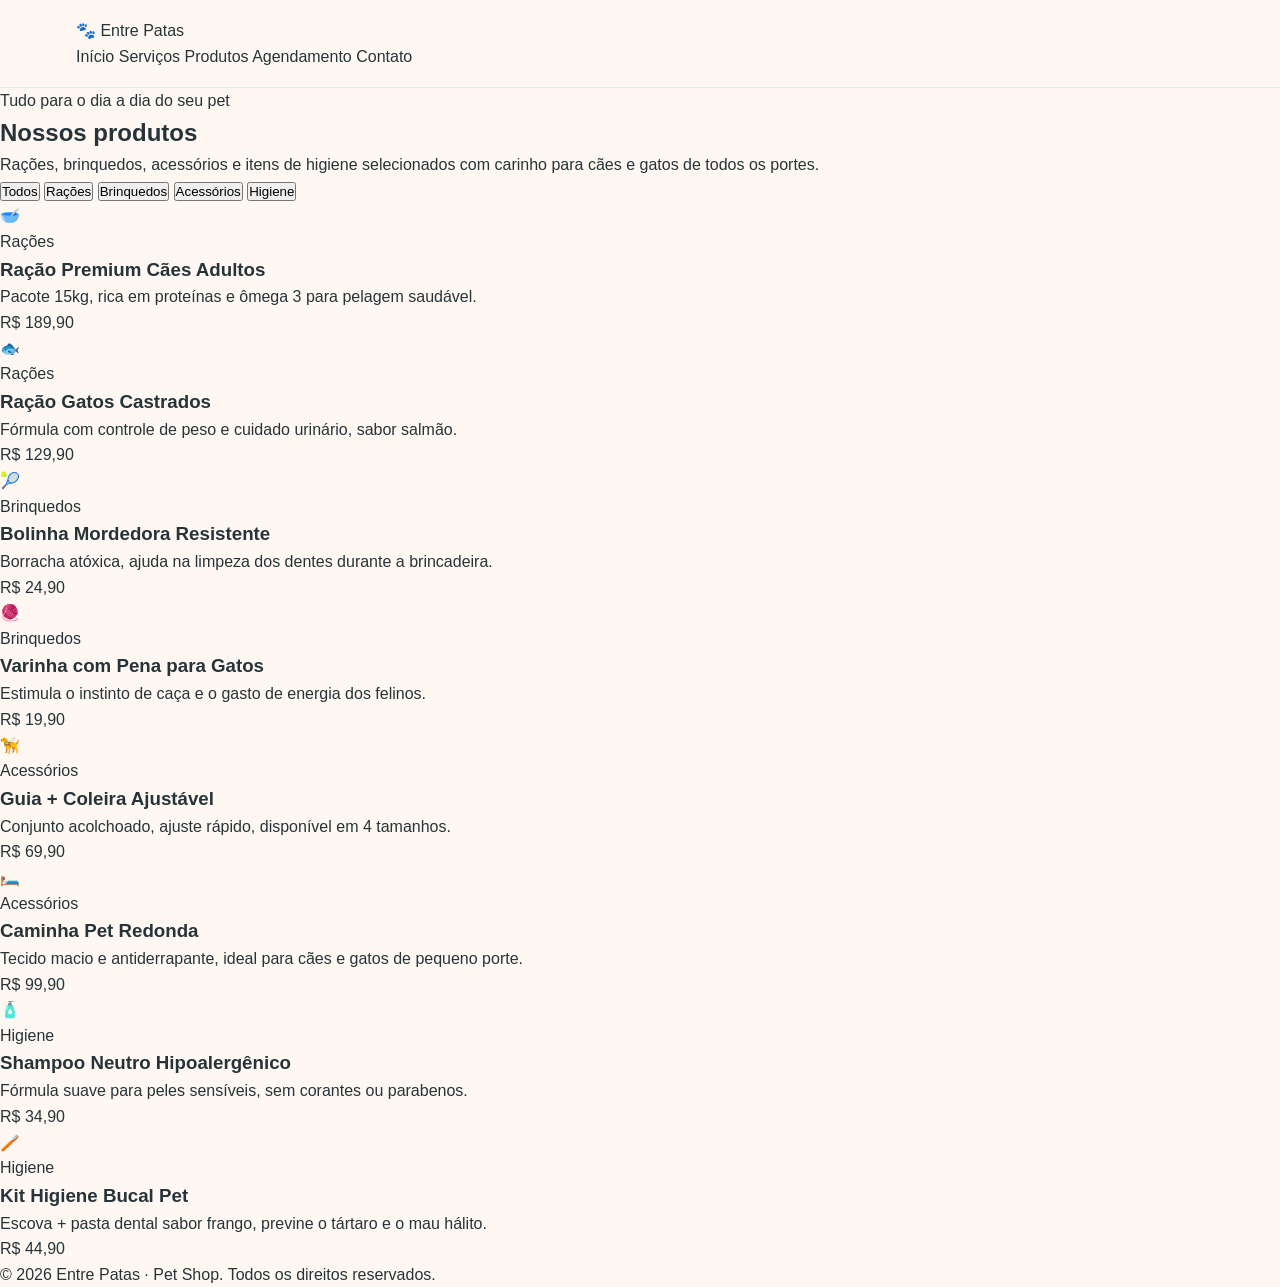
==== produtos.html @ b898c237 "Add files via upload" ====
<!DOCTYPE html>
<html lang="pt-BR">
<head>
  <meta charset="UTF-8">
  <meta name="viewport" content="width=device-width, initial-scale=1.0">
  <title>Produtos | Entre Patas</title>
  <link rel="preconnect" href="https://fonts.googleapis.com">
  <link href="https://fonts.googleapis.com/css2?family=Fredoka:wght@500;600;700&family=Nunito+Sans:wght@400;600;700&display=swap" rel="stylesheet">
  <link rel="stylesheet" href="css/index.css">
  <link rel="stylesheet" href="css/paginas-comuns.css">
  <link rel="stylesheet" href="css/produtos.css">
</head>
<body>

  <!-- ===== CABEÇALHO (alinhar com o header do index.html do Integrante 1) ===== -->
  <header class="site-header">
    <div class="container nav-wrap">
      <a href="index.html" class="logo">🐾 Entre Patas</a>
      <nav class="main-nav">
        <a href="index.html">Início</a>
        <a href="servicos.html">Serviços</a>
        <a href="produtos.html" class="active">Produtos</a>
        <a href="agendamento.html">Agendamento</a>
        <a href="contato.html">Contato</a>
      </nav>
    </div>
  </header>

  <!-- ===== HERO DA PÁGINA ===== -->
  <section class="page-hero">
    <div class="container">
      <span class="eyebrow">Tudo para o dia a dia do seu pet</span>
      <h1>Nossos produtos</h1>
      <p>Rações, brinquedos, acessórios e itens de higiene selecionados com carinho para cães e gatos de todos os portes.</p>
    </div>
  </section>

  <!-- ===== FILTROS ===== -->
  <section class="filters-section">
    <div class="container filter-tabs" id="filterTabs">
      <button class="filter-btn active" data-filter="todos">Todos</button>
      <button class="filter-btn" data-filter="racoes">Rações</button>
      <button class="filter-btn" data-filter="brinquedos">Brinquedos</button>
      <button class="filter-btn" data-filter="acessorios">Acessórios</button>
      <button class="filter-btn" data-filter="higiene">Higiene</button>
    </div>
  </section>

  <!-- ===== GRID DE PRODUTOS ===== -->
  <section class="products-section">
    <div class="container products-grid" id="productsGrid">

      <article class="product-card" data-category="racoes">
        <div class="product-thumb">🥣</div>
        <span class="product-tag">Rações</span>
        <h3>Ração Premium Cães Adultos</h3>
        <p>Pacote 15kg, rica em proteínas e ômega 3 para pelagem saudável.</p>
        <div class="product-footer">
          <span class="price">R$ 189,90</span>
        </div>
      </article>

      <article class="product-card" data-category="racoes">
        <div class="product-thumb">🐟</div>
        <span class="product-tag">Rações</span>
        <h3>Ração Gatos Castrados</h3>
        <p>Fórmula com controle de peso e cuidado urinário, sabor salmão.</p>
        <div class="product-footer">
          <span class="price">R$ 129,90</span>
        </div>
      </article>

      <article class="product-card" data-category="brinquedos">
        <div class="product-thumb">🎾</div>
        <span class="product-tag">Brinquedos</span>
        <h3>Bolinha Mordedora Resistente</h3>
        <p>Borracha atóxica, ajuda na limpeza dos dentes durante a brincadeira.</p>
        <div class="product-footer">
          <span class="price">R$ 24,90</span>
        </div>
      </article>

      <article class="product-card" data-category="brinquedos">
        <div class="product-thumb">🧶</div>
        <span class="product-tag">Brinquedos</span>
        <h3>Varinha com Pena para Gatos</h3>
        <p>Estimula o instinto de caça e o gasto de energia dos felinos.</p>
        <div class="product-footer">
          <span class="price">R$ 19,90</span>
        </div>
      </article>

      <article class="product-card" data-category="acessorios">
        <div class="product-thumb">🦮</div>
        <span class="product-tag">Acessórios</span>
        <h3>Guia + Coleira Ajustável</h3>
        <p>Conjunto acolchoado, ajuste rápido, disponível em 4 tamanhos.</p>
        <div class="product-footer">
          <span class="price">R$ 69,90</span>
        </div>
      </article>

      <article class="product-card" data-category="acessorios">
        <div class="product-thumb">🛏️</div>
        <span class="product-tag">Acessórios</span>
        <h3>Caminha Pet Redonda</h3>
        <p>Tecido macio e antiderrapante, ideal para cães e gatos de pequeno porte.</p>
        <div class="product-footer">
          <span class="price">R$ 99,90</span>
        </div>
      </article>

      <article class="product-card" data-category="higiene">
        <div class="product-thumb">🧴</div>
        <span class="product-tag">Higiene</span>
        <h3>Shampoo Neutro Hipoalergênico</h3>
        <p>Fórmula suave para peles sensíveis, sem corantes ou parabenos.</p>
        <div class="product-footer">
          <span class="price">R$ 34,90</span>
        </div>
      </article>

      <article class="product-card" data-category="higiene">
        <div class="product-thumb">🪥</div>
        <span class="product-tag">Higiene</span>
        <h3>Kit Higiene Bucal Pet</h3>
        <p>Escova + pasta dental sabor frango, previne o tártaro e o mau hálito.</p>
        <div class="product-footer">
          <span class="price">R$ 44,90</span>
        </div>
      </article>

    </div>

    <p class="empty-state" id="emptyState" hidden>Nenhum produto encontrado nessa categoria.</p>
  </section>

  <!-- ===== RODAPÉ (alinhar com o footer do index.html do Integrante 1) ===== -->
  <footer class="site-footer">
    <div class="container">
      <p>© 2026 Entre Patas · Pet Shop. Todos os direitos reservados.</p>
    </div>
  </footer>

  <script src="js/produtos.js"></script>
</body>
</html>
---- css/index.css ----
:root {
  --azul-principal: #1f8c98;
  --coral-destaque: #f47f6b;
  --azul-claro: #d8f3f5;
  --coral-claro: #ffe3dd;
  --creme: #fff8f2;
  --branco: #ffffff;
  --texto: #26343a;
  --texto-suave: #65767d;
  --sombra: 0 18px 45px rgba(31, 140, 152, 0.16);
}

* {
  box-sizing: border-box;
  margin: 0;
  padding: 0;
}

html {
  scroll-behavior: smooth;
}

body {
  min-height: 100vh;
  background: var(--creme);
  color: var(--texto);
  font-family: "Nunito", Arial, sans-serif;
  line-height: 1.6;
}

a {
  color: inherit;
  text-decoration: none;
}

.site-header {
  position: sticky;
  top: 0;
  z-index: 10;
  display: flex;
  align-items: center;
  justify-content: space-between;
  gap: 20px;
  padding: 18px clamp(20px, 6vw, 76px);
  background: rgba(255, 248, 242, 0.94);
  border-bottom: 1px solid rgba(31, 140, 152, 0.12);
  backdrop-filter: blur(16px);
}

.brand {
  display: inline-flex;
  align-items: center;
  gap: 10px;
  color: var(--azul-principal);
  font-family: "Fredoka", "Trebuchet MS", sans-serif;
  font-size: clamp(1.25rem, 2vw, 1.65rem);
  font-weight: 700;
  white-space: nowrap;
}

.brand-mark {
  display: grid;
  width: 42px;
  height: 42px;
  place-items: center;
  background: var(--coral-claro);
  border: 2px solid rgba(244, 127, 107, 0.28);
  border-radius: 50%;
  color: var(--coral-destaque);
  font-size: 0.82rem;
  font-weight: 900;
}
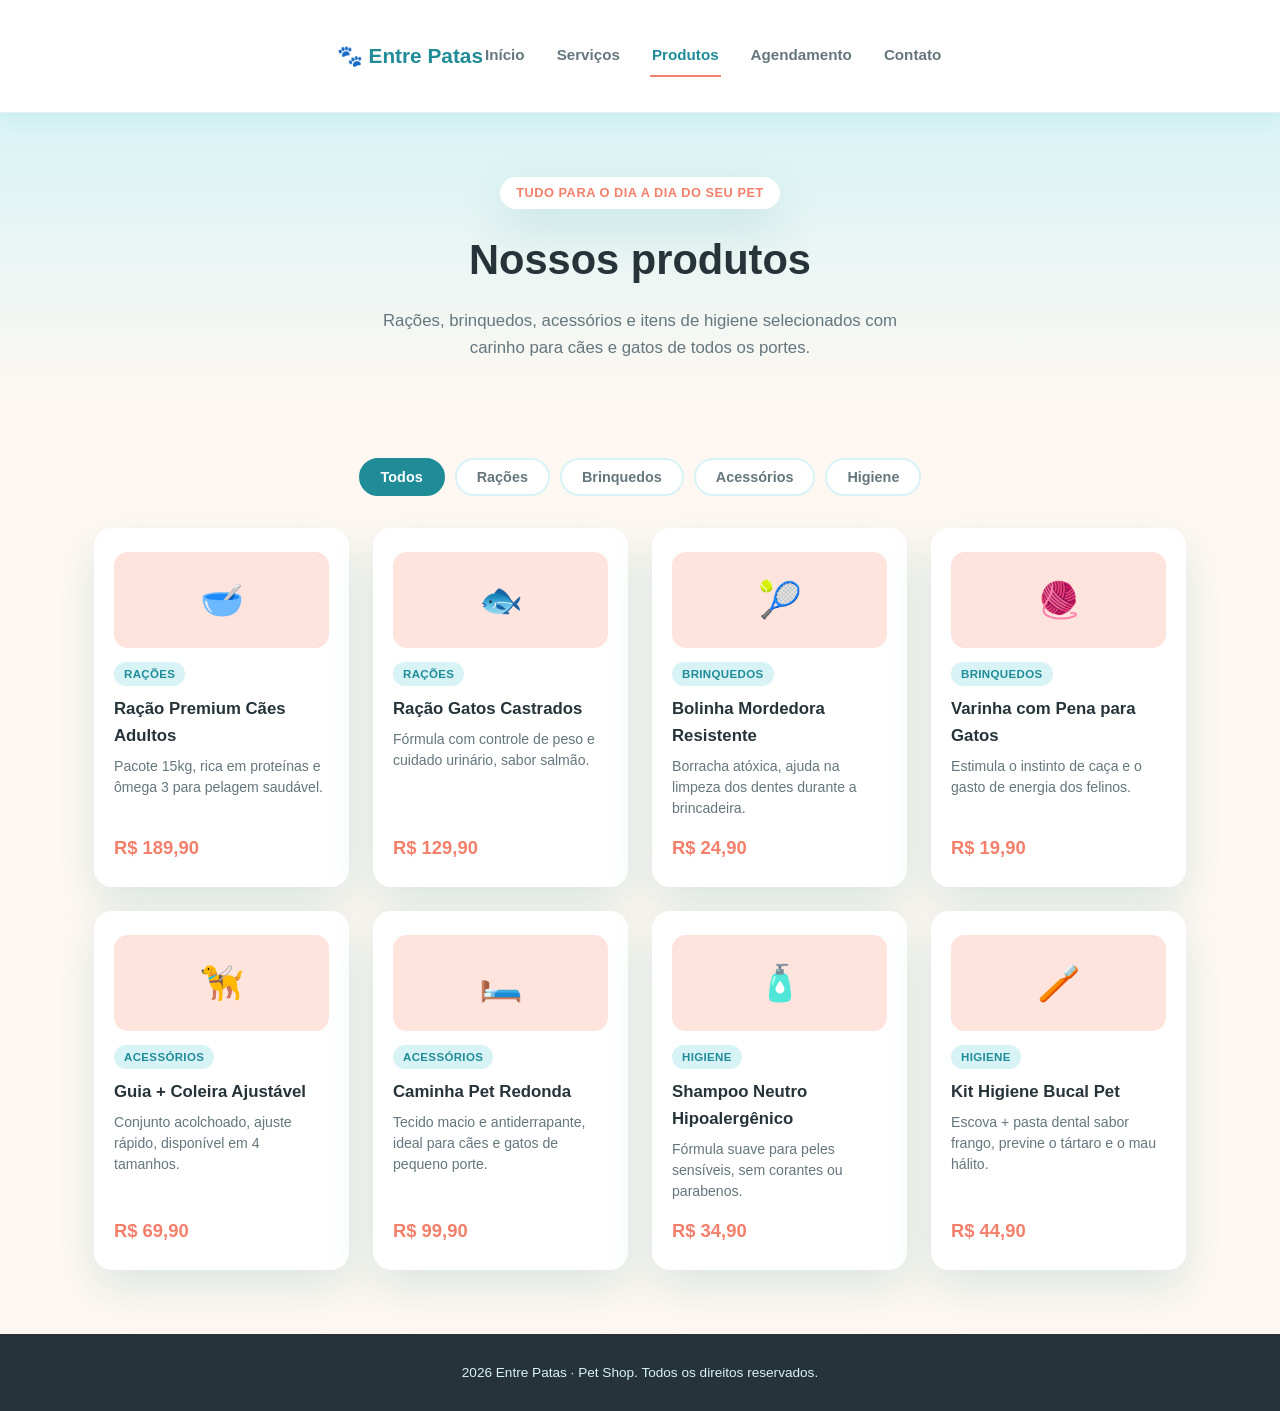
==== commit 3d8df97b: "Update produtos.html" ====
--- a/produtos.html
+++ b/produtos.html
@@ -138,7 +138,7 @@
   <!-- ===== RODAPÉ (alinhar com o footer do index.html do Integrante 1) ===== -->
   <footer class="site-footer">
     <div class="container">
-      <p>© 2026 Entre Patas · Pet Shop. Todos os direitos reservados.</p>
+      <p>2026 Entre Patas · Pet Shop. Todos os direitos reservados.</p>
     </div>
   </footer>
 
--- a/css/paginas-comuns.css
+++ b/css/paginas-comuns.css
@@ -0,0 +1,191 @@
+/* =========================================================
+   Estilos compartilhados entre servicos.html e produtos.html
+   Depende das variáveis definidas em css/index.css (:root)
+   ========================================================= */
+
+body {
+  font-family: 'Nunito Sans', sans-serif;
+  color: var(--texto);
+  background: var(--creme);
+}
+
+h1, h2, h3 {
+  font-family: 'Fredoka', sans-serif;
+  color: var(--texto);
+}
+
+.container {
+  max-width: 1140px;
+  margin: 0 auto;
+  padding: 0 24px;
+}
+
+/* ---------- Cabeçalho ---------- */
+.site-header {
+  background: var(--branco);
+  box-shadow: 0 4px 20px rgba(31, 140, 152, 0.08);
+  position: sticky;
+  top: 0;
+  z-index: 100;
+}
+
+.nav-wrap {
+  display: flex;
+  align-items: center;
+  justify-content: space-between;
+  height: 76px;
+}
+
+.logo {
+  font-family: 'Fredoka', sans-serif;
+  font-weight: 600;
+  font-size: 1.3rem;
+  color: var(--azul-principal);
+  text-decoration: none;
+}
+
+.main-nav {
+  display: flex;
+  gap: 28px;
+}
+
+.main-nav a {
+  text-decoration: none;
+  color: var(--texto-suave);
+  font-weight: 600;
+  font-size: 0.95rem;
+  padding: 8px 2px;
+  border-bottom: 2px solid transparent;
+  transition: color 0.2s, border-color 0.2s;
+}
+
+.main-nav a:hover,
+.main-nav a.active {
+  color: var(--azul-principal);
+  border-bottom-color: var(--coral-destaque);
+}
+
+/* ---------- Hero de página interna ---------- */
+.page-hero {
+  background: linear-gradient(180deg, var(--azul-claro) 0%, var(--creme) 100%);
+  padding: 64px 0 56px;
+  text-align: center;
+}
+
+.page-hero .eyebrow {
+  display: inline-block;
+  background: var(--branco);
+  color: var(--coral-destaque);
+  font-weight: 700;
+  font-size: 0.8rem;
+  letter-spacing: 0.04em;
+  text-transform: uppercase;
+  padding: 6px 16px;
+  border-radius: 999px;
+  margin-bottom: 18px;
+  box-shadow: var(--sombra);
+}
+
+.page-hero h1 {
+  font-size: 2.6rem;
+  margin-bottom: 14px;
+}
+
+.page-hero p {
+  max-width: 560px;
+  margin: 0 auto;
+  color: var(--texto-suave);
+  font-size: 1.05rem;
+  line-height: 1.6;
+}
+
+/* ---------- Botões ---------- */
+.btn-solid,
+.btn-outline {
+  display: inline-block;
+  font-weight: 700;
+  font-size: 0.95rem;
+  text-decoration: none;
+  padding: 12px 26px;
+  border-radius: 12px;
+  transition: transform 0.15s ease, box-shadow 0.15s ease;
+}
+
+.btn-solid {
+  background: var(--coral-destaque);
+  color: var(--branco);
+  box-shadow: var(--sombra);
+}
+
+.btn-solid:hover {
+  transform: translateY(-2px);
+}
+
+.btn-outline {
+  background: transparent;
+  color: var(--azul-principal);
+  border: 2px solid var(--azul-principal);
+  text-align: center;
+  width: 100%;
+}
+
+.btn-outline:hover {
+  background: var(--azul-principal);
+  color: var(--branco);
+}
+
+/* ---------- Faixa de chamada final ---------- */
+.cta-band {
+  background: var(--azul-principal);
+  padding: 48px 0;
+  margin-top: 24px;
+}
+
+.cta-inner {
+  display: flex;
+  align-items: center;
+  justify-content: space-between;
+  gap: 24px;
+  flex-wrap: wrap;
+}
+
+.cta-inner h2 {
+  color: var(--branco);
+  font-size: 1.5rem;
+  margin-bottom: 6px;
+}
+
+.cta-inner p {
+  color: var(--azul-claro);
+}
+
+.cta-inner .btn-solid {
+  flex-shrink: 0;
+}
+
+/* ---------- Rodapé ---------- */
+.site-footer {
+  background: var(--texto);
+  padding: 28px 0;
+  text-align: center;
+}
+
+.site-footer p {
+  color: var(--azul-claro);
+  font-size: 0.85rem;
+}
+
+/* ---------- Responsivo ---------- */
+@media (max-width: 720px) {
+  .main-nav {
+    gap: 16px;
+    font-size: 0.85rem;
+  }
+  .page-hero h1 {
+    font-size: 2rem;
+  }
+  .cta-inner {
+    flex-direction: column;
+    text-align: center;
+  }
+}
--- a/css/produtos.css
+++ b/css/produtos.css
@@ -0,0 +1,134 @@
+/* ================= Página de Produtos ================= */
+
+.filters-section {
+  padding: 40px 0 0;
+}
+
+.filter-tabs {
+  display: flex;
+  flex-wrap: wrap;
+  gap: 10px;
+  justify-content: center;
+}
+
+.filter-btn {
+  font-family: 'Nunito Sans', sans-serif;
+  font-weight: 700;
+  font-size: 0.9rem;
+  background: var(--branco);
+  color: var(--texto-suave);
+  border: 2px solid var(--azul-claro);
+  padding: 9px 20px;
+  border-radius: 999px;
+  cursor: pointer;
+  transition: all 0.2s ease;
+}
+
+.filter-btn:hover {
+  border-color: var(--azul-principal);
+  color: var(--azul-principal);
+}
+
+.filter-btn.active {
+  background: var(--azul-principal);
+  border-color: var(--azul-principal);
+  color: var(--branco);
+}
+
+.products-section {
+  padding: 32px 0 64px;
+}
+
+.products-grid {
+  display: grid;
+  grid-template-columns: repeat(4, 1fr);
+  gap: 24px;
+}
+
+.product-card {
+  background: var(--branco);
+  border-radius: 18px;
+  padding: 24px 20px;
+  box-shadow: var(--sombra);
+  display: flex;
+  flex-direction: column;
+  transition: transform 0.2s ease, opacity 0.2s ease;
+}
+
+.product-card:hover {
+  transform: translateY(-6px);
+}
+
+.product-card.hidden {
+  display: none;
+}
+
+.product-thumb {
+  width: 100%;
+  height: 96px;
+  background: var(--coral-claro);
+  border-radius: 14px;
+  display: flex;
+  align-items: center;
+  justify-content: center;
+  font-size: 2.2rem;
+  margin-bottom: 14px;
+}
+
+.product-tag {
+  align-self: flex-start;
+  background: var(--azul-claro);
+  color: var(--azul-principal);
+  font-size: 0.72rem;
+  font-weight: 700;
+  text-transform: uppercase;
+  letter-spacing: 0.03em;
+  padding: 3px 10px;
+  border-radius: 999px;
+  margin-bottom: 10px;
+}
+
+.product-card h3 {
+  font-size: 1.05rem;
+  margin-bottom: 6px;
+}
+
+.product-card p {
+  color: var(--texto-suave);
+  font-size: 0.88rem;
+  line-height: 1.5;
+  flex-grow: 1;
+  margin-bottom: 14px;
+}
+
+.product-footer {
+  display: flex;
+  align-items: center;
+  justify-content: space-between;
+}
+
+.price {
+  font-family: 'Fredoka', sans-serif;
+  font-weight: 600;
+  font-size: 1.15rem;
+  color: var(--coral-destaque);
+}
+
+.empty-state {
+  text-align: center;
+  color: var(--texto-suave);
+  padding: 40px 0;
+}
+
+/* ---------- Responsivo ---------- */
+@media (max-width: 980px) {
+  .products-grid {
+    grid-template-columns: repeat(2, 1fr);
+  }
+}
+
+@media (max-width: 560px) {
+  .products-grid {
+    grid-template-columns: 1fr;
+  }
+}
